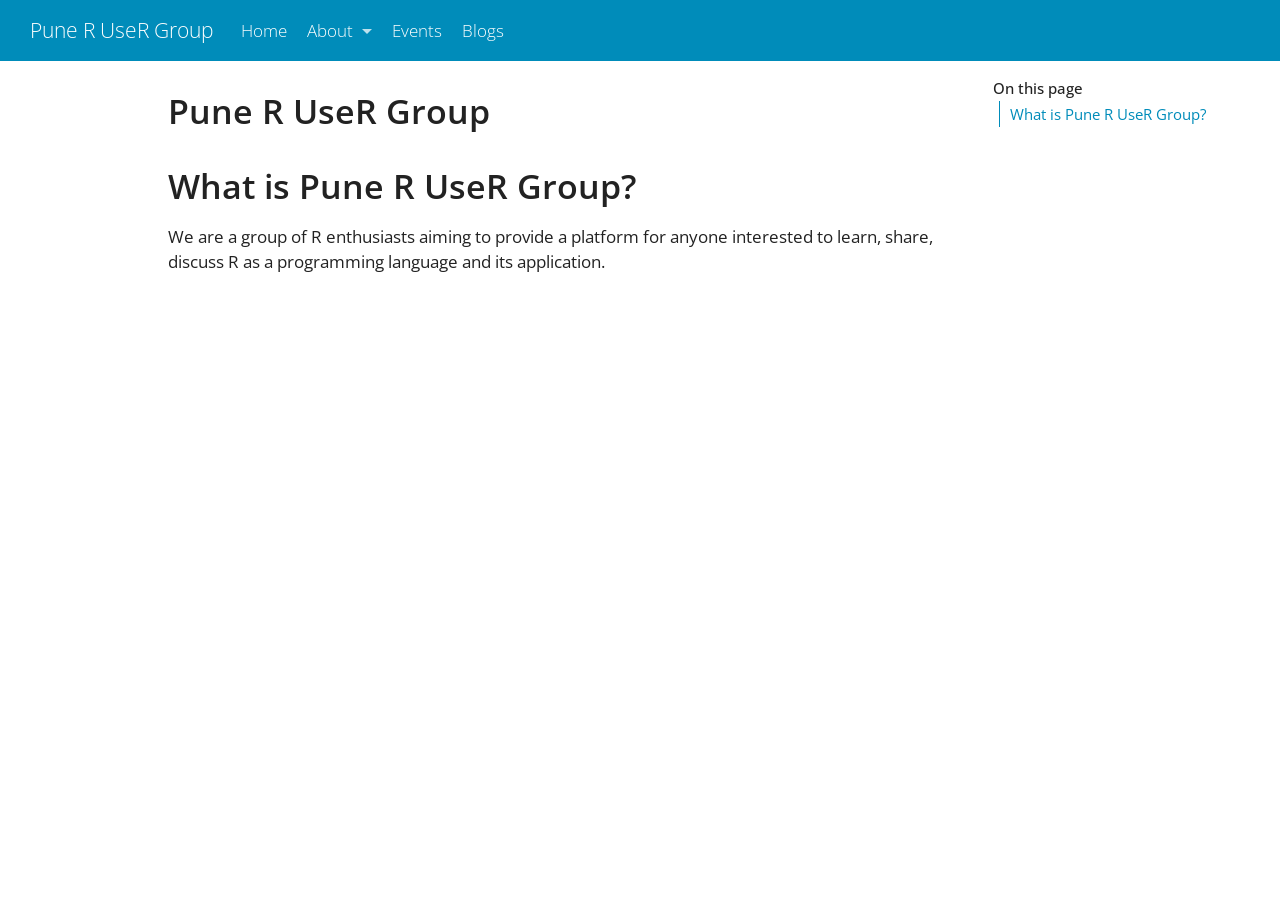
==== docs/index.html @ 95c181b8 "setting up punr rug website" ====
<!DOCTYPE html>
<html xmlns="http://www.w3.org/1999/xhtml" lang="en" xml:lang="en"><head>

<meta charset="utf-8">
<meta name="generator" content="quarto-1.5.57">

<meta name="viewport" content="width=device-width, initial-scale=1.0, user-scalable=yes">


<title>Pune R UseR Group</title>
<style>
code{white-space: pre-wrap;}
span.smallcaps{font-variant: small-caps;}
div.columns{display: flex; gap: min(4vw, 1.5em);}
div.column{flex: auto; overflow-x: auto;}
div.hanging-indent{margin-left: 1.5em; text-indent: -1.5em;}
ul.task-list{list-style: none;}
ul.task-list li input[type="checkbox"] {
  width: 0.8em;
  margin: 0 0.8em 0.2em -1em; /* quarto-specific, see https://github.com/quarto-dev/quarto-cli/issues/4556 */ 
  vertical-align: middle;
}
</style>


<script src="site_libs/quarto-nav/quarto-nav.js"></script>
<script src="site_libs/quarto-nav/headroom.min.js"></script>
<script src="site_libs/clipboard/clipboard.min.js"></script>
<script src="site_libs/quarto-search/autocomplete.umd.js"></script>
<script src="site_libs/quarto-search/fuse.min.js"></script>
<script src="site_libs/quarto-search/quarto-search.js"></script>
<meta name="quarto:offset" content="./">
<script src="site_libs/quarto-html/quarto.js"></script>
<script src="site_libs/quarto-html/popper.min.js"></script>
<script src="site_libs/quarto-html/tippy.umd.min.js"></script>
<script src="site_libs/quarto-html/anchor.min.js"></script>
<link href="site_libs/quarto-html/tippy.css" rel="stylesheet">
<link href="site_libs/quarto-html/quarto-syntax-highlighting.css" rel="stylesheet" id="quarto-text-highlighting-styles">
<script src="site_libs/bootstrap/bootstrap.min.js"></script>
<link href="site_libs/bootstrap/bootstrap-icons.css" rel="stylesheet">
<link href="site_libs/bootstrap/bootstrap.min.css" rel="stylesheet" id="quarto-bootstrap" data-mode="light">
<script id="quarto-search-options" type="application/json">{
  "location": "navbar",
  "copy-button": false,
  "collapse-after": 3,
  "panel-placement": "end",
  "type": "overlay",
  "limit": 50,
  "keyboard-shortcut": [
    "f",
    "/",
    "s"
  ],
  "show-item-context": false,
  "language": {
    "search-no-results-text": "No results",
    "search-matching-documents-text": "matching documents",
    "search-copy-link-title": "Copy link to search",
    "search-hide-matches-text": "Hide additional matches",
    "search-more-match-text": "more match in this document",
    "search-more-matches-text": "more matches in this document",
    "search-clear-button-title": "Clear",
    "search-text-placeholder": "",
    "search-detached-cancel-button-title": "Cancel",
    "search-submit-button-title": "Submit",
    "search-label": "Search"
  }
}</script>


<link rel="stylesheet" href="styles.css">
</head>

<body class="nav-fixed">

<div id="quarto-search-results"></div>
  <header id="quarto-header" class="headroom fixed-top">
    <nav class="navbar navbar-expand-lg " data-bs-theme="dark">
      <div class="navbar-container container-fluid">
      <div class="navbar-brand-container mx-auto">
    <a class="navbar-brand" href="./index.html">
    <span class="navbar-title">Pune R UseR Group</span>
    </a>
  </div>
            <div id="quarto-search" class="" title="Search"></div>
          <button class="navbar-toggler" type="button" data-bs-toggle="collapse" data-bs-target="#navbarCollapse" aria-controls="navbarCollapse" role="menu" aria-expanded="false" aria-label="Toggle navigation" onclick="if (window.quartoToggleHeadroom) { window.quartoToggleHeadroom(); }">
  <span class="navbar-toggler-icon"></span>
</button>
          <div class="collapse navbar-collapse" id="navbarCollapse">
            <ul class="navbar-nav navbar-nav-scroll me-auto">
  <li class="nav-item">
    <a class="nav-link active" href="./index.html" aria-current="page"> 
<span class="menu-text">Home</span></a>
  </li>  
  <li class="nav-item dropdown ">
    <a class="nav-link dropdown-toggle" href="#" id="nav-menu-about" role="link" data-bs-toggle="dropdown" aria-expanded="false">
 <span class="menu-text">About</span>
    </a>
    <ul class="dropdown-menu" aria-labelledby="nav-menu-about">    
        <li>
    <a class="dropdown-item" href="./about/mission.html">
 <span class="dropdown-text">Mission</span></a>
  </li>  
        <li>
    <a class="dropdown-item" href="./about/org-team.html">
 <span class="dropdown-text">Organising Team</span></a>
  </li>  
    </ul>
  </li>
  <li class="nav-item">
    <a class="nav-link" href="./events/index.html"> 
<span class="menu-text">Events</span></a>
  </li>  
  <li class="nav-item">
    <a class="nav-link" href="./blogs/index.qmd"> 
<span class="menu-text">Blogs</span></a>
  </li>  
</ul>
          </div> <!-- /navcollapse -->
            <div class="quarto-navbar-tools tools-wide">
    <a href="https://meetup.com" title="<i class='fab fa-meetup'></i> Meetup" class="quarto-navigation-tool px-1" aria-label="<i class='fab fa-meetup'></i> Meetup"><i class="bi bi-"></i></a>
    <a href="https://github.com" title="" class="quarto-navigation-tool px-1" aria-label=""><i class="bi bi-github"></i></a>
    <a href="https://www.linkedin.com/company/pune-r-user-group/" title="" class="quarto-navigation-tool px-1" aria-label=""><i class="bi bi-linkedin"></i></a>
</div>
      </div> <!-- /container-fluid -->
    </nav>
</header>
<!-- content -->
<div id="quarto-content" class="quarto-container page-columns page-rows-contents page-layout-article page-navbar">
<!-- sidebar -->
<!-- margin-sidebar -->
    <div id="quarto-margin-sidebar" class="sidebar margin-sidebar">
        <nav id="TOC" role="doc-toc" class="toc-active">
    <h2 id="toc-title">On this page</h2>
   
  <ul>
  <li><a href="#what-is-pune-r-user-group" id="toc-what-is-pune-r-user-group" class="nav-link active" data-scroll-target="#what-is-pune-r-user-group">What is Pune R UseR Group?</a></li>
  </ul>
</nav>
    </div>
<!-- main -->
<main class="content" id="quarto-document-content">

<header id="title-block-header" class="quarto-title-block default">
<div class="quarto-title">
<h1 class="title">Pune R UseR Group</h1>
</div>



<div class="quarto-title-meta">

    
  
    
  </div>
  


</header>


<section id="what-is-pune-r-user-group" class="level1">
<h1>What is Pune R UseR Group?</h1>
<p>We are a group of R enthusiasts aiming to provide a platform for anyone interested to learn, share, discuss R as a programming language and its application.</p>


</section>

</main> <!-- /main -->
<script id="quarto-html-after-body" type="application/javascript">
window.document.addEventListener("DOMContentLoaded", function (event) {
  const toggleBodyColorMode = (bsSheetEl) => {
    const mode = bsSheetEl.getAttribute("data-mode");
    const bodyEl = window.document.querySelector("body");
    if (mode === "dark") {
      bodyEl.classList.add("quarto-dark");
      bodyEl.classList.remove("quarto-light");
    } else {
      bodyEl.classList.add("quarto-light");
      bodyEl.classList.remove("quarto-dark");
    }
  }
  const toggleBodyColorPrimary = () => {
    const bsSheetEl = window.document.querySelector("link#quarto-bootstrap");
    if (bsSheetEl) {
      toggleBodyColorMode(bsSheetEl);
    }
  }
  toggleBodyColorPrimary();  
  const icon = "";
  const anchorJS = new window.AnchorJS();
  anchorJS.options = {
    placement: 'right',
    icon: icon
  };
  anchorJS.add('.anchored');
  const isCodeAnnotation = (el) => {
    for (const clz of el.classList) {
      if (clz.startsWith('code-annotation-')) {                     
        return true;
      }
    }
    return false;
  }
  const onCopySuccess = function(e) {
    // button target
    const button = e.trigger;
    // don't keep focus
    button.blur();
    // flash "checked"
    button.classList.add('code-copy-button-checked');
    var currentTitle = button.getAttribute("title");
    button.setAttribute("title", "Copied!");
    let tooltip;
    if (window.bootstrap) {
      button.setAttribute("data-bs-toggle", "tooltip");
      button.setAttribute("data-bs-placement", "left");
      button.setAttribute("data-bs-title", "Copied!");
      tooltip = new bootstrap.Tooltip(button, 
        { trigger: "manual", 
          customClass: "code-copy-button-tooltip",
          offset: [0, -8]});
      tooltip.show();    
    }
    setTimeout(function() {
      if (tooltip) {
        tooltip.hide();
        button.removeAttribute("data-bs-title");
        button.removeAttribute("data-bs-toggle");
        button.removeAttribute("data-bs-placement");
      }
      button.setAttribute("title", currentTitle);
      button.classList.remove('code-copy-button-checked');
    }, 1000);
    // clear code selection
    e.clearSelection();
  }
  const getTextToCopy = function(trigger) {
      const codeEl = trigger.previousElementSibling.cloneNode(true);
      for (const childEl of codeEl.children) {
        if (isCodeAnnotation(childEl)) {
          childEl.remove();
        }
      }
      return codeEl.innerText;
  }
  const clipboard = new window.ClipboardJS('.code-copy-button:not([data-in-quarto-modal])', {
    text: getTextToCopy
  });
  clipboard.on('success', onCopySuccess);
  if (window.document.getElementById('quarto-embedded-source-code-modal')) {
    // For code content inside modals, clipBoardJS needs to be initialized with a container option
    // TODO: Check when it could be a function (https://github.com/zenorocha/clipboard.js/issues/860)
    const clipboardModal = new window.ClipboardJS('.code-copy-button[data-in-quarto-modal]', {
      text: getTextToCopy,
      container: window.document.getElementById('quarto-embedded-source-code-modal')
    });
    clipboardModal.on('success', onCopySuccess);
  }
    var localhostRegex = new RegExp(/^(?:http|https):\/\/localhost\:?[0-9]*\//);
    var mailtoRegex = new RegExp(/^mailto:/);
      var filterRegex = new RegExp('/' + window.location.host + '/');
    var isInternal = (href) => {
        return filterRegex.test(href) || localhostRegex.test(href) || mailtoRegex.test(href);
    }
    // Inspect non-navigation links and adorn them if external
 	var links = window.document.querySelectorAll('a[href]:not(.nav-link):not(.navbar-brand):not(.toc-action):not(.sidebar-link):not(.sidebar-item-toggle):not(.pagination-link):not(.no-external):not([aria-hidden]):not(.dropdown-item):not(.quarto-navigation-tool):not(.about-link)');
    for (var i=0; i<links.length; i++) {
      const link = links[i];
      if (!isInternal(link.href)) {
        // undo the damage that might have been done by quarto-nav.js in the case of
        // links that we want to consider external
        if (link.dataset.originalHref !== undefined) {
          link.href = link.dataset.originalHref;
        }
      }
    }
  function tippyHover(el, contentFn, onTriggerFn, onUntriggerFn) {
    const config = {
      allowHTML: true,
      maxWidth: 500,
      delay: 100,
      arrow: false,
      appendTo: function(el) {
          return el.parentElement;
      },
      interactive: true,
      interactiveBorder: 10,
      theme: 'quarto',
      placement: 'bottom-start',
    };
    if (contentFn) {
      config.content = contentFn;
    }
    if (onTriggerFn) {
      config.onTrigger = onTriggerFn;
    }
    if (onUntriggerFn) {
      config.onUntrigger = onUntriggerFn;
    }
    window.tippy(el, config); 
  }
  const noterefs = window.document.querySelectorAll('a[role="doc-noteref"]');
  for (var i=0; i<noterefs.length; i++) {
    const ref = noterefs[i];
    tippyHover(ref, function() {
      // use id or data attribute instead here
      let href = ref.getAttribute('data-footnote-href') || ref.getAttribute('href');
      try { href = new URL(href).hash; } catch {}
      const id = href.replace(/^#\/?/, "");
      const note = window.document.getElementById(id);
      if (note) {
        return note.innerHTML;
      } else {
        return "";
      }
    });
  }
  const xrefs = window.document.querySelectorAll('a.quarto-xref');
  const processXRef = (id, note) => {
    // Strip column container classes
    const stripColumnClz = (el) => {
      el.classList.remove("page-full", "page-columns");
      if (el.children) {
        for (const child of el.children) {
          stripColumnClz(child);
        }
      }
    }
    stripColumnClz(note)
    if (id === null || id.startsWith('sec-')) {
      // Special case sections, only their first couple elements
      const container = document.createElement("div");
      if (note.children && note.children.length > 2) {
        container.appendChild(note.children[0].cloneNode(true));
        for (let i = 1; i < note.children.length; i++) {
          const child = note.children[i];
          if (child.tagName === "P" && child.innerText === "") {
            continue;
          } else {
            container.appendChild(child.cloneNode(true));
            break;
          }
        }
        if (window.Quarto?.typesetMath) {
          window.Quarto.typesetMath(container);
        }
        return container.innerHTML
      } else {
        if (window.Quarto?.typesetMath) {
          window.Quarto.typesetMath(note);
        }
        return note.innerHTML;
      }
    } else {
      // Remove any anchor links if they are present
      const anchorLink = note.querySelector('a.anchorjs-link');
      if (anchorLink) {
        anchorLink.remove();
      }
      if (window.Quarto?.typesetMath) {
        window.Quarto.typesetMath(note);
      }
      // TODO in 1.5, we should make sure this works without a callout special case
      if (note.classList.contains("callout")) {
        return note.outerHTML;
      } else {
        return note.innerHTML;
      }
    }
  }
  for (var i=0; i<xrefs.length; i++) {
    const xref = xrefs[i];
    tippyHover(xref, undefined, function(instance) {
      instance.disable();
      let url = xref.getAttribute('href');
      let hash = undefined; 
      if (url.startsWith('#')) {
        hash = url;
      } else {
        try { hash = new URL(url).hash; } catch {}
      }
      if (hash) {
        const id = hash.replace(/^#\/?/, "");
        const note = window.document.getElementById(id);
        if (note !== null) {
          try {
            const html = processXRef(id, note.cloneNode(true));
            instance.setContent(html);
          } finally {
            instance.enable();
            instance.show();
          }
        } else {
          // See if we can fetch this
          fetch(url.split('#')[0])
          .then(res => res.text())
          .then(html => {
            const parser = new DOMParser();
            const htmlDoc = parser.parseFromString(html, "text/html");
            const note = htmlDoc.getElementById(id);
            if (note !== null) {
              const html = processXRef(id, note);
              instance.setContent(html);
            } 
          }).finally(() => {
            instance.enable();
            instance.show();
          });
        }
      } else {
        // See if we can fetch a full url (with no hash to target)
        // This is a special case and we should probably do some content thinning / targeting
        fetch(url)
        .then(res => res.text())
        .then(html => {
          const parser = new DOMParser();
          const htmlDoc = parser.parseFromString(html, "text/html");
          const note = htmlDoc.querySelector('main.content');
          if (note !== null) {
            // This should only happen for chapter cross references
            // (since there is no id in the URL)
            // remove the first header
            if (note.children.length > 0 && note.children[0].tagName === "HEADER") {
              note.children[0].remove();
            }
            const html = processXRef(null, note);
            instance.setContent(html);
          } 
        }).finally(() => {
          instance.enable();
          instance.show();
        });
      }
    }, function(instance) {
    });
  }
      let selectedAnnoteEl;
      const selectorForAnnotation = ( cell, annotation) => {
        let cellAttr = 'data-code-cell="' + cell + '"';
        let lineAttr = 'data-code-annotation="' +  annotation + '"';
        const selector = 'span[' + cellAttr + '][' + lineAttr + ']';
        return selector;
      }
      const selectCodeLines = (annoteEl) => {
        const doc = window.document;
        const targetCell = annoteEl.getAttribute("data-target-cell");
        const targetAnnotation = annoteEl.getAttribute("data-target-annotation");
        const annoteSpan = window.document.querySelector(selectorForAnnotation(targetCell, targetAnnotation));
        const lines = annoteSpan.getAttribute("data-code-lines").split(",");
        const lineIds = lines.map((line) => {
          return targetCell + "-" + line;
        })
        let top = null;
        let height = null;
        let parent = null;
        if (lineIds.length > 0) {
            //compute the position of the single el (top and bottom and make a div)
            const el = window.document.getElementById(lineIds[0]);
            top = el.offsetTop;
            height = el.offsetHeight;
            parent = el.parentElement.parentElement;
          if (lineIds.length > 1) {
            const lastEl = window.document.getElementById(lineIds[lineIds.length - 1]);
            const bottom = lastEl.offsetTop + lastEl.offsetHeight;
            height = bottom - top;
          }
          if (top !== null && height !== null && parent !== null) {
            // cook up a div (if necessary) and position it 
            let div = window.document.getElementById("code-annotation-line-highlight");
            if (div === null) {
              div = window.document.createElement("div");
              div.setAttribute("id", "code-annotation-line-highlight");
              div.style.position = 'absolute';
              parent.appendChild(div);
            }
            div.style.top = top - 2 + "px";
            div.style.height = height + 4 + "px";
            div.style.left = 0;
            let gutterDiv = window.document.getElementById("code-annotation-line-highlight-gutter");
            if (gutterDiv === null) {
              gutterDiv = window.document.createElement("div");
              gutterDiv.setAttribute("id", "code-annotation-line-highlight-gutter");
              gutterDiv.style.position = 'absolute';
              const codeCell = window.document.getElementById(targetCell);
              const gutter = codeCell.querySelector('.code-annotation-gutter');
              gutter.appendChild(gutterDiv);
            }
            gutterDiv.style.top = top - 2 + "px";
            gutterDiv.style.height = height + 4 + "px";
          }
          selectedAnnoteEl = annoteEl;
        }
      };
      const unselectCodeLines = () => {
        const elementsIds = ["code-annotation-line-highlight", "code-annotation-line-highlight-gutter"];
        elementsIds.forEach((elId) => {
          const div = window.document.getElementById(elId);
          if (div) {
            div.remove();
          }
        });
        selectedAnnoteEl = undefined;
      };
        // Handle positioning of the toggle
    window.addEventListener(
      "resize",
      throttle(() => {
        elRect = undefined;
        if (selectedAnnoteEl) {
          selectCodeLines(selectedAnnoteEl);
        }
      }, 10)
    );
    function throttle(fn, ms) {
    let throttle = false;
    let timer;
      return (...args) => {
        if(!throttle) { // first call gets through
            fn.apply(this, args);
            throttle = true;
        } else { // all the others get throttled
            if(timer) clearTimeout(timer); // cancel #2
            timer = setTimeout(() => {
              fn.apply(this, args);
              timer = throttle = false;
            }, ms);
        }
      };
    }
      // Attach click handler to the DT
      const annoteDls = window.document.querySelectorAll('dt[data-target-cell]');
      for (const annoteDlNode of annoteDls) {
        annoteDlNode.addEventListener('click', (event) => {
          const clickedEl = event.target;
          if (clickedEl !== selectedAnnoteEl) {
            unselectCodeLines();
            const activeEl = window.document.querySelector('dt[data-target-cell].code-annotation-active');
            if (activeEl) {
              activeEl.classList.remove('code-annotation-active');
            }
            selectCodeLines(clickedEl);
            clickedEl.classList.add('code-annotation-active');
          } else {
            // Unselect the line
            unselectCodeLines();
            clickedEl.classList.remove('code-annotation-active');
          }
        });
      }
  const findCites = (el) => {
    const parentEl = el.parentElement;
    if (parentEl) {
      const cites = parentEl.dataset.cites;
      if (cites) {
        return {
          el,
          cites: cites.split(' ')
        };
      } else {
        return findCites(el.parentElement)
      }
    } else {
      return undefined;
    }
  };
  var bibliorefs = window.document.querySelectorAll('a[role="doc-biblioref"]');
  for (var i=0; i<bibliorefs.length; i++) {
    const ref = bibliorefs[i];
    const citeInfo = findCites(ref);
    if (citeInfo) {
      tippyHover(citeInfo.el, function() {
        var popup = window.document.createElement('div');
        citeInfo.cites.forEach(function(cite) {
          var citeDiv = window.document.createElement('div');
          citeDiv.classList.add('hanging-indent');
          citeDiv.classList.add('csl-entry');
          var biblioDiv = window.document.getElementById('ref-' + cite);
          if (biblioDiv) {
            citeDiv.innerHTML = biblioDiv.innerHTML;
          }
          popup.appendChild(citeDiv);
        });
        return popup.innerHTML;
      });
    }
  }
});
</script>
</div> <!-- /content -->




</body></html>
---- docs/site_libs/quarto-html/tippy.css ----
.tippy-box[data-animation=fade][data-state=hidden]{opacity:0}[data-tippy-root]{max-width:calc(100vw - 10px)}.tippy-box{position:relative;background-color:#333;color:#fff;border-radius:4px;font-size:14px;line-height:1.4;white-space:normal;outline:0;transition-property:transform,visibility,opacity}.tippy-box[data-placement^=top]>.tippy-arrow{bottom:0}.tippy-box[data-placement^=top]>.tippy-arrow:before{bottom:-7px;left:0;border-width:8px 8px 0;border-top-color:initial;transform-origin:center top}.tippy-box[data-placement^=bottom]>.tippy-arrow{top:0}.tippy-box[data-placement^=bottom]>.tippy-arrow:before{top:-7px;left:0;border-width:0 8px 8px;border-bottom-color:initial;transform-origin:center bottom}.tippy-box[data-placement^=left]>.tippy-arrow{right:0}.tippy-box[data-placement^=left]>.tippy-arrow:before{border-width:8px 0 8px 8px;border-left-color:initial;right:-7px;transform-origin:center left}.tippy-box[data-placement^=right]>.tippy-arrow{left:0}.tippy-box[data-placement^=right]>.tippy-arrow:before{left:-7px;border-width:8px 8px 8px 0;border-right-color:initial;transform-origin:center right}.tippy-box[data-inertia][data-state=visible]{transition-timing-function:cubic-bezier(.54,1.5,.38,1.11)}.tippy-arrow{width:16px;height:16px;color:#333}.tippy-arrow:before{content:"";position:absolute;border-color:transparent;border-style:solid}.tippy-content{position:relative;padding:5px 9px;z-index:1}
---- docs/site_libs/quarto-html/quarto-syntax-highlighting.css ----
/* quarto syntax highlight colors */
:root {
  --quarto-hl-ot-color: #003B4F;
  --quarto-hl-at-color: #657422;
  --quarto-hl-ss-color: #20794D;
  --quarto-hl-an-color: #5E5E5E;
  --quarto-hl-fu-color: #4758AB;
  --quarto-hl-st-color: #20794D;
  --quarto-hl-cf-color: #003B4F;
  --quarto-hl-op-color: #5E5E5E;
  --quarto-hl-er-color: #AD0000;
  --quarto-hl-bn-color: #AD0000;
  --quarto-hl-al-color: #AD0000;
  --quarto-hl-va-color: #111111;
  --quarto-hl-bu-color: inherit;
  --quarto-hl-ex-color: inherit;
  --quarto-hl-pp-color: #AD0000;
  --quarto-hl-in-color: #5E5E5E;
  --quarto-hl-vs-color: #20794D;
  --quarto-hl-wa-color: #5E5E5E;
  --quarto-hl-do-color: #5E5E5E;
  --quarto-hl-im-color: #00769E;
  --quarto-hl-ch-color: #20794D;
  --quarto-hl-dt-color: #AD0000;
  --quarto-hl-fl-color: #AD0000;
  --quarto-hl-co-color: #5E5E5E;
  --quarto-hl-cv-color: #5E5E5E;
  --quarto-hl-cn-color: #8f5902;
  --quarto-hl-sc-color: #5E5E5E;
  --quarto-hl-dv-color: #AD0000;
  --quarto-hl-kw-color: #003B4F;
}

/* other quarto variables */
:root {
  --quarto-font-monospace: SFMono-Regular, Menlo, Monaco, Consolas, "Liberation Mono", "Courier New", monospace;
}

pre > code.sourceCode > span {
  color: #003B4F;
}

code span {
  color: #003B4F;
}

code.sourceCode > span {
  color: #003B4F;
}

div.sourceCode,
div.sourceCode pre.sourceCode {
  color: #003B4F;
}

code span.ot {
  color: #003B4F;
  font-style: inherit;
}

code span.at {
  color: #657422;
  font-style: inherit;
}

code span.ss {
  color: #20794D;
  font-style: inherit;
}

code span.an {
  color: #5E5E5E;
  font-style: inherit;
}

code span.fu {
  color: #4758AB;
  font-style: inherit;
}

code span.st {
  color: #20794D;
  font-style: inherit;
}

code span.cf {
  color: #003B4F;
  font-weight: bold;
  font-style: inherit;
}

code span.op {
  color: #5E5E5E;
  font-style: inherit;
}

code span.er {
  color: #AD0000;
  font-style: inherit;
}

code span.bn {
  color: #AD0000;
  font-style: inherit;
}

code span.al {
  color: #AD0000;
  font-style: inherit;
}

code span.va {
  color: #111111;
  font-style: inherit;
}

code span.bu {
  font-style: inherit;
}

code span.ex {
  font-style: inherit;
}

code span.pp {
  color: #AD0000;
  font-style: inherit;
}

code span.in {
  color: #5E5E5E;
  font-style: inherit;
}

code span.vs {
  color: #20794D;
  font-style: inherit;
}

code span.wa {
  color: #5E5E5E;
  font-style: italic;
}

code span.do {
  color: #5E5E5E;
  font-style: italic;
}

code span.im {
  color: #00769E;
  font-style: inherit;
}

code span.ch {
  color: #20794D;
  font-style: inherit;
}

code span.dt {
  color: #AD0000;
  font-style: inherit;
}

code span.fl {
  color: #AD0000;
  font-style: inherit;
}

code span.co {
  color: #5E5E5E;
  font-style: inherit;
}

code span.cv {
  color: #5E5E5E;
  font-style: italic;
}

code span.cn {
  color: #8f5902;
  font-style: inherit;
}

code span.sc {
  color: #5E5E5E;
  font-style: inherit;
}

code span.dv {
  color: #AD0000;
  font-style: inherit;
}

code span.kw {
  color: #003B4F;
  font-weight: bold;
  font-style: inherit;
}

.prevent-inlining {
  content: "</";
}

/*# sourceMappingURL=debc5d5d77c3f9108843748ff7464032.css.map */
---- docs/styles.css ----
/* css styles */
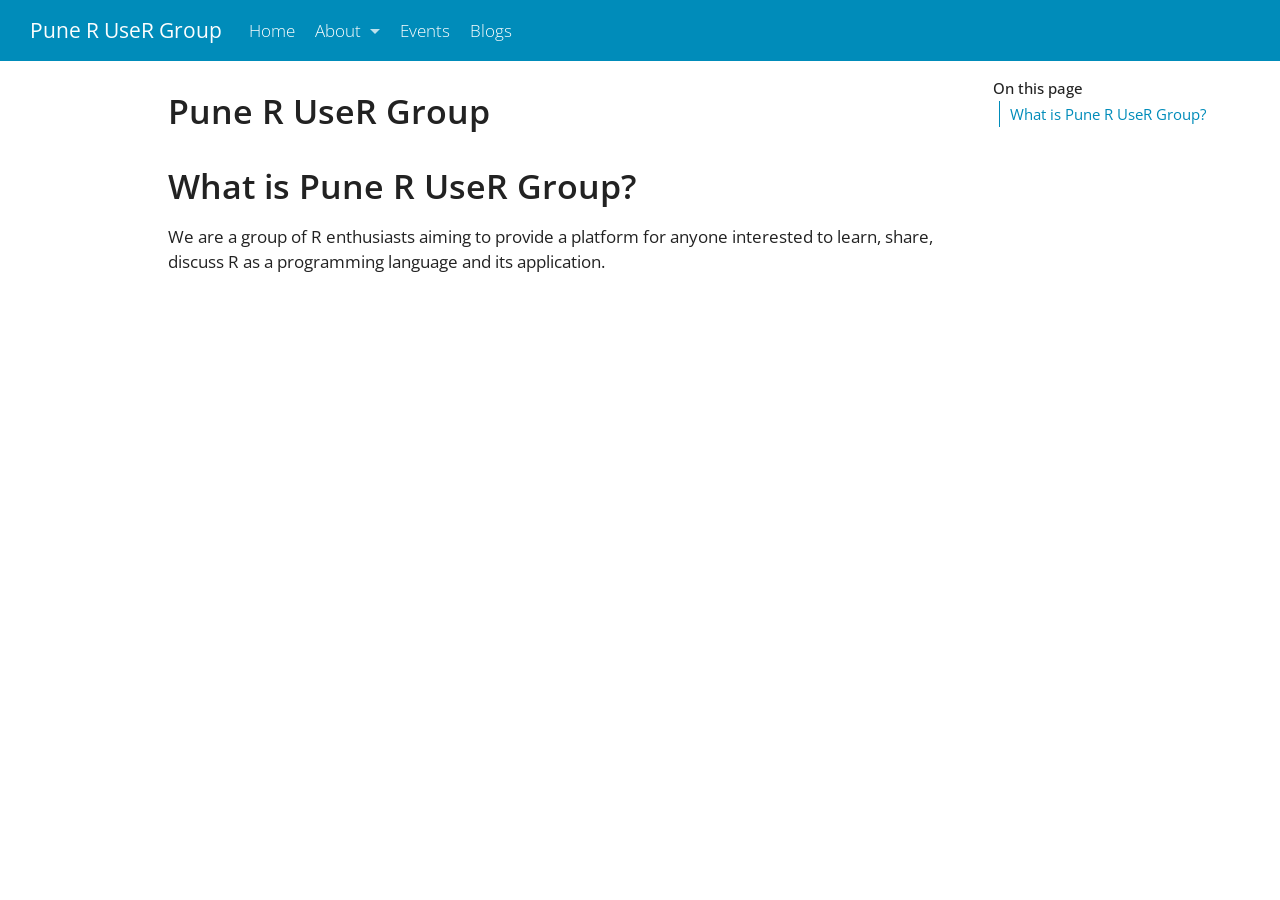
==== commit 7b2cba6d: "add event 4 #11" ====
--- a/docs/index.html
+++ b/docs/index.html
@@ -2,7 +2,7 @@
 <html xmlns="http://www.w3.org/1999/xhtml" lang="en" xml:lang="en"><head>
 
 <meta charset="utf-8">
-<meta name="generator" content="quarto-1.5.57">
+<meta name="generator" content="quarto-1.6.42">
 
 <meta name="viewport" content="width=device-width, initial-scale=1.0, user-scalable=yes">
 
@@ -35,10 +35,10 @@
 <script src="site_libs/quarto-html/tippy.umd.min.js"></script>
 <script src="site_libs/quarto-html/anchor.min.js"></script>
 <link href="site_libs/quarto-html/tippy.css" rel="stylesheet">
-<link href="site_libs/quarto-html/quarto-syntax-highlighting.css" rel="stylesheet" id="quarto-text-highlighting-styles">
+<link href="site_libs/quarto-html/quarto-syntax-highlighting-2f5df379a58b258e96c21c0638c20c03.css" rel="stylesheet" id="quarto-text-highlighting-styles">
 <script src="site_libs/bootstrap/bootstrap.min.js"></script>
 <link href="site_libs/bootstrap/bootstrap-icons.css" rel="stylesheet">
-<link href="site_libs/bootstrap/bootstrap.min.css" rel="stylesheet" id="quarto-bootstrap" data-mode="light">
+<link href="site_libs/bootstrap/bootstrap-6bbb2ee3340c67b6da55fdc5589aeeb3.min.css" rel="stylesheet" append-hash="true" id="quarto-bootstrap" data-mode="light">
 <script id="quarto-search-options" type="application/json">{
   "location": "navbar",
   "copy-button": false,
@@ -112,7 +112,7 @@
 <span class="menu-text">Events</span></a>
   </li>  
   <li class="nav-item">
-    <a class="nav-link" href="./blogs/index.qmd"> 
+    <a class="nav-link" href="./blogs/index.html"> 
 <span class="menu-text">Blogs</span></a>
   </li>  
 </ul>
@@ -250,8 +250,6 @@
   });
   clipboard.on('success', onCopySuccess);
   if (window.document.getElementById('quarto-embedded-source-code-modal')) {
-    // For code content inside modals, clipBoardJS needs to be initialized with a container option
-    // TODO: Check when it could be a function (https://github.com/zenorocha/clipboard.js/issues/860)
     const clipboardModal = new window.ClipboardJS('.code-copy-button[data-in-quarto-modal]', {
       text: getTextToCopy,
       container: window.document.getElementById('quarto-embedded-source-code-modal')
@@ -362,7 +360,6 @@
       if (window.Quarto?.typesetMath) {
         window.Quarto.typesetMath(note);
       }
-      // TODO in 1.5, we should make sure this works without a callout special case
       if (note.classList.contains("callout")) {
         return note.outerHTML;
       } else {
--- a/docs/site_libs/quarto-html/quarto-syntax-highlighting-2f5df379a58b258e96c21c0638c20c03.css
+++ b/docs/site_libs/quarto-html/quarto-syntax-highlighting-2f5df379a58b258e96c21c0638c20c03.css
@@ -0,0 +1,205 @@
+/* quarto syntax highlight colors */
+:root {
+  --quarto-hl-ot-color: #003B4F;
+  --quarto-hl-at-color: #657422;
+  --quarto-hl-ss-color: #20794D;
+  --quarto-hl-an-color: #5E5E5E;
+  --quarto-hl-fu-color: #4758AB;
+  --quarto-hl-st-color: #20794D;
+  --quarto-hl-cf-color: #003B4F;
+  --quarto-hl-op-color: #5E5E5E;
+  --quarto-hl-er-color: #AD0000;
+  --quarto-hl-bn-color: #AD0000;
+  --quarto-hl-al-color: #AD0000;
+  --quarto-hl-va-color: #111111;
+  --quarto-hl-bu-color: inherit;
+  --quarto-hl-ex-color: inherit;
+  --quarto-hl-pp-color: #AD0000;
+  --quarto-hl-in-color: #5E5E5E;
+  --quarto-hl-vs-color: #20794D;
+  --quarto-hl-wa-color: #5E5E5E;
+  --quarto-hl-do-color: #5E5E5E;
+  --quarto-hl-im-color: #00769E;
+  --quarto-hl-ch-color: #20794D;
+  --quarto-hl-dt-color: #AD0000;
+  --quarto-hl-fl-color: #AD0000;
+  --quarto-hl-co-color: #5E5E5E;
+  --quarto-hl-cv-color: #5E5E5E;
+  --quarto-hl-cn-color: #8f5902;
+  --quarto-hl-sc-color: #5E5E5E;
+  --quarto-hl-dv-color: #AD0000;
+  --quarto-hl-kw-color: #003B4F;
+}
+
+/* other quarto variables */
+:root {
+  --quarto-font-monospace: SFMono-Regular, Menlo, Monaco, Consolas, "Liberation Mono", "Courier New", monospace;
+}
+
+pre > code.sourceCode > span {
+  color: #003B4F;
+}
+
+code span {
+  color: #003B4F;
+}
+
+code.sourceCode > span {
+  color: #003B4F;
+}
+
+div.sourceCode,
+div.sourceCode pre.sourceCode {
+  color: #003B4F;
+}
+
+code span.ot {
+  color: #003B4F;
+  font-style: inherit;
+}
+
+code span.at {
+  color: #657422;
+  font-style: inherit;
+}
+
+code span.ss {
+  color: #20794D;
+  font-style: inherit;
+}
+
+code span.an {
+  color: #5E5E5E;
+  font-style: inherit;
+}
+
+code span.fu {
+  color: #4758AB;
+  font-style: inherit;
+}
+
+code span.st {
+  color: #20794D;
+  font-style: inherit;
+}
+
+code span.cf {
+  color: #003B4F;
+  font-weight: bold;
+  font-style: inherit;
+}
+
+code span.op {
+  color: #5E5E5E;
+  font-style: inherit;
+}
+
+code span.er {
+  color: #AD0000;
+  font-style: inherit;
+}
+
+code span.bn {
+  color: #AD0000;
+  font-style: inherit;
+}
+
+code span.al {
+  color: #AD0000;
+  font-style: inherit;
+}
+
+code span.va {
+  color: #111111;
+  font-style: inherit;
+}
+
+code span.bu {
+  font-style: inherit;
+}
+
+code span.ex {
+  font-style: inherit;
+}
+
+code span.pp {
+  color: #AD0000;
+  font-style: inherit;
+}
+
+code span.in {
+  color: #5E5E5E;
+  font-style: inherit;
+}
+
+code span.vs {
+  color: #20794D;
+  font-style: inherit;
+}
+
+code span.wa {
+  color: #5E5E5E;
+  font-style: italic;
+}
+
+code span.do {
+  color: #5E5E5E;
+  font-style: italic;
+}
+
+code span.im {
+  color: #00769E;
+  font-style: inherit;
+}
+
+code span.ch {
+  color: #20794D;
+  font-style: inherit;
+}
+
+code span.dt {
+  color: #AD0000;
+  font-style: inherit;
+}
+
+code span.fl {
+  color: #AD0000;
+  font-style: inherit;
+}
+
+code span.co {
+  color: #5E5E5E;
+  font-style: inherit;
+}
+
+code span.cv {
+  color: #5E5E5E;
+  font-style: italic;
+}
+
+code span.cn {
+  color: #8f5902;
+  font-style: inherit;
+}
+
+code span.sc {
+  color: #5E5E5E;
+  font-style: inherit;
+}
+
+code span.dv {
+  color: #AD0000;
+  font-style: inherit;
+}
+
+code span.kw {
+  color: #003B4F;
+  font-weight: bold;
+  font-style: inherit;
+}
+
+.prevent-inlining {
+  content: "</";
+}
+
+/*# sourceMappingURL=35eb38a806ee71ea6d2563be2308c832.css.map */
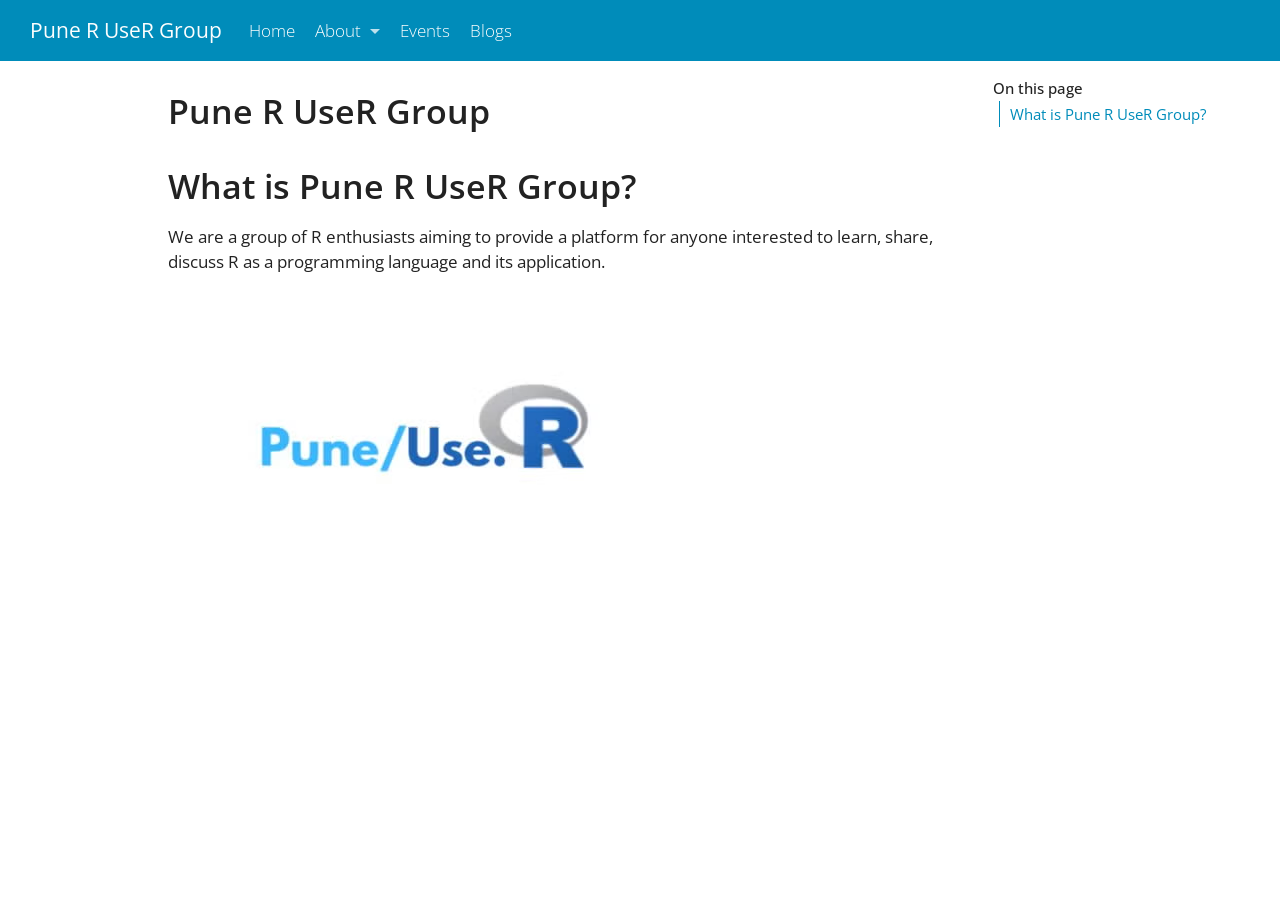
==== commit 4ce03a83: "add group banner to home" ====
--- a/docs/index.html
+++ b/docs/index.html
@@ -2,7 +2,7 @@
 <html xmlns="http://www.w3.org/1999/xhtml" lang="en" xml:lang="en"><head>
 
 <meta charset="utf-8">
-<meta name="generator" content="quarto-1.6.42">
+<meta name="generator" content="quarto-1.7.32">
 
 <meta name="viewport" content="width=device-width, initial-scale=1.0, user-scalable=yes">
 
@@ -30,15 +30,16 @@
 <script src="site_libs/quarto-search/fuse.min.js"></script>
 <script src="site_libs/quarto-search/quarto-search.js"></script>
 <meta name="quarto:offset" content="./">
-<script src="site_libs/quarto-html/quarto.js"></script>
+<script src="site_libs/quarto-html/quarto.js" type="module"></script>
+<script src="site_libs/quarto-html/tabsets/tabsets.js" type="module"></script>
 <script src="site_libs/quarto-html/popper.min.js"></script>
 <script src="site_libs/quarto-html/tippy.umd.min.js"></script>
 <script src="site_libs/quarto-html/anchor.min.js"></script>
 <link href="site_libs/quarto-html/tippy.css" rel="stylesheet">
-<link href="site_libs/quarto-html/quarto-syntax-highlighting-2f5df379a58b258e96c21c0638c20c03.css" rel="stylesheet" id="quarto-text-highlighting-styles">
+<link href="site_libs/quarto-html/quarto-syntax-highlighting-37eea08aefeeee20ff55810ff984fec1.css" rel="stylesheet" id="quarto-text-highlighting-styles">
 <script src="site_libs/bootstrap/bootstrap.min.js"></script>
 <link href="site_libs/bootstrap/bootstrap-icons.css" rel="stylesheet">
-<link href="site_libs/bootstrap/bootstrap-6bbb2ee3340c67b6da55fdc5589aeeb3.min.css" rel="stylesheet" append-hash="true" id="quarto-bootstrap" data-mode="light">
+<link href="site_libs/bootstrap/bootstrap-cf3f2c26eef976f46b51aa29f3e196e4.min.css" rel="stylesheet" append-hash="true" id="quarto-bootstrap" data-mode="light">
 <script id="quarto-search-options" type="application/json">{
   "location": "navbar",
   "copy-button": false,
@@ -71,7 +72,7 @@
 <link rel="stylesheet" href="styles.css">
 </head>
 
-<body class="nav-fixed">
+<body class="nav-fixed quarto-light">
 
 <div id="quarto-search-results"></div>
   <header id="quarto-header" class="headroom fixed-top">
@@ -118,8 +119,8 @@
 </ul>
           </div> <!-- /navcollapse -->
             <div class="quarto-navbar-tools tools-wide">
-    <a href="https://meetup.com" title="<i class='fab fa-meetup'></i> Meetup" class="quarto-navigation-tool px-1" aria-label="<i class='fab fa-meetup'></i> Meetup"><i class="bi bi-"></i></a>
-    <a href="https://github.com" title="" class="quarto-navigation-tool px-1" aria-label=""><i class="bi bi-github"></i></a>
+    <a href="https://www.meetup.com/pune-r-userr-group/" title="https://www.meetup.com/pune-r-userr-group/" class="quarto-navigation-tool px-1" aria-label="https://www.meetup.com/pune-r-userr-group/"><i class="bi bi-"></i></a>
+    <a href="https://github.com/RConsortium/Pune-R-UseR-Group" title="" class="quarto-navigation-tool px-1" aria-label=""><i class="bi bi-github"></i></a>
     <a href="https://www.linkedin.com/company/pune-r-user-group/" title="" class="quarto-navigation-tool px-1" aria-label=""><i class="bi bi-linkedin"></i></a>
 </div>
       </div> <!-- /container-fluid -->
@@ -163,242 +164,249 @@
 <section id="what-is-pune-r-user-group" class="level1">
 <h1>What is Pune R UseR Group?</h1>
 <p>We are a group of R enthusiasts aiming to provide a platform for anyone interested to learn, share, discuss R as a programming language and its application.</p>
+<p><img src="Event_3_rug_pune.avif" class="img-fluid"></p>
 
 
 </section>
 
 </main> <!-- /main -->
 <script id="quarto-html-after-body" type="application/javascript">
-window.document.addEventListener("DOMContentLoaded", function (event) {
-  const toggleBodyColorMode = (bsSheetEl) => {
-    const mode = bsSheetEl.getAttribute("data-mode");
-    const bodyEl = window.document.querySelector("body");
-    if (mode === "dark") {
-      bodyEl.classList.add("quarto-dark");
-      bodyEl.classList.remove("quarto-light");
-    } else {
-      bodyEl.classList.add("quarto-light");
-      bodyEl.classList.remove("quarto-dark");
-    }
-  }
-  const toggleBodyColorPrimary = () => {
-    const bsSheetEl = window.document.querySelector("link#quarto-bootstrap");
-    if (bsSheetEl) {
-      toggleBodyColorMode(bsSheetEl);
-    }
-  }
-  toggleBodyColorPrimary();  
-  const icon = "";
-  const anchorJS = new window.AnchorJS();
-  anchorJS.options = {
-    placement: 'right',
-    icon: icon
-  };
-  anchorJS.add('.anchored');
-  const isCodeAnnotation = (el) => {
-    for (const clz of el.classList) {
-      if (clz.startsWith('code-annotation-')) {                     
-        return true;
-      }
-    }
-    return false;
-  }
-  const onCopySuccess = function(e) {
-    // button target
-    const button = e.trigger;
-    // don't keep focus
-    button.blur();
-    // flash "checked"
-    button.classList.add('code-copy-button-checked');
-    var currentTitle = button.getAttribute("title");
-    button.setAttribute("title", "Copied!");
-    let tooltip;
-    if (window.bootstrap) {
-      button.setAttribute("data-bs-toggle", "tooltip");
-      button.setAttribute("data-bs-placement", "left");
-      button.setAttribute("data-bs-title", "Copied!");
-      tooltip = new bootstrap.Tooltip(button, 
-        { trigger: "manual", 
-          customClass: "code-copy-button-tooltip",
-          offset: [0, -8]});
-      tooltip.show();    
-    }
-    setTimeout(function() {
-      if (tooltip) {
-        tooltip.hide();
-        button.removeAttribute("data-bs-title");
-        button.removeAttribute("data-bs-toggle");
-        button.removeAttribute("data-bs-placement");
-      }
-      button.setAttribute("title", currentTitle);
-      button.classList.remove('code-copy-button-checked');
-    }, 1000);
-    // clear code selection
-    e.clearSelection();
-  }
-  const getTextToCopy = function(trigger) {
-      const codeEl = trigger.previousElementSibling.cloneNode(true);
-      for (const childEl of codeEl.children) {
-        if (isCodeAnnotation(childEl)) {
-          childEl.remove();
-        }
-      }
-      return codeEl.innerText;
-  }
-  const clipboard = new window.ClipboardJS('.code-copy-button:not([data-in-quarto-modal])', {
-    text: getTextToCopy
-  });
-  clipboard.on('success', onCopySuccess);
-  if (window.document.getElementById('quarto-embedded-source-code-modal')) {
-    const clipboardModal = new window.ClipboardJS('.code-copy-button[data-in-quarto-modal]', {
-      text: getTextToCopy,
-      container: window.document.getElementById('quarto-embedded-source-code-modal')
+  window.document.addEventListener("DOMContentLoaded", function (event) {
+    const icon = "";
+    const anchorJS = new window.AnchorJS();
+    anchorJS.options = {
+      placement: 'right',
+      icon: icon
+    };
+    anchorJS.add('.anchored');
+    const isCodeAnnotation = (el) => {
+      for (const clz of el.classList) {
+        if (clz.startsWith('code-annotation-')) {                     
+          return true;
+        }
+      }
+      return false;
+    }
+    const onCopySuccess = function(e) {
+      // button target
+      const button = e.trigger;
+      // don't keep focus
+      button.blur();
+      // flash "checked"
+      button.classList.add('code-copy-button-checked');
+      var currentTitle = button.getAttribute("title");
+      button.setAttribute("title", "Copied!");
+      let tooltip;
+      if (window.bootstrap) {
+        button.setAttribute("data-bs-toggle", "tooltip");
+        button.setAttribute("data-bs-placement", "left");
+        button.setAttribute("data-bs-title", "Copied!");
+        tooltip = new bootstrap.Tooltip(button, 
+          { trigger: "manual", 
+            customClass: "code-copy-button-tooltip",
+            offset: [0, -8]});
+        tooltip.show();    
+      }
+      setTimeout(function() {
+        if (tooltip) {
+          tooltip.hide();
+          button.removeAttribute("data-bs-title");
+          button.removeAttribute("data-bs-toggle");
+          button.removeAttribute("data-bs-placement");
+        }
+        button.setAttribute("title", currentTitle);
+        button.classList.remove('code-copy-button-checked');
+      }, 1000);
+      // clear code selection
+      e.clearSelection();
+    }
+    const getTextToCopy = function(trigger) {
+        const codeEl = trigger.previousElementSibling.cloneNode(true);
+        for (const childEl of codeEl.children) {
+          if (isCodeAnnotation(childEl)) {
+            childEl.remove();
+          }
+        }
+        return codeEl.innerText;
+    }
+    const clipboard = new window.ClipboardJS('.code-copy-button:not([data-in-quarto-modal])', {
+      text: getTextToCopy
     });
-    clipboardModal.on('success', onCopySuccess);
-  }
-    var localhostRegex = new RegExp(/^(?:http|https):\/\/localhost\:?[0-9]*\//);
-    var mailtoRegex = new RegExp(/^mailto:/);
-      var filterRegex = new RegExp('/' + window.location.host + '/');
-    var isInternal = (href) => {
-        return filterRegex.test(href) || localhostRegex.test(href) || mailtoRegex.test(href);
-    }
-    // Inspect non-navigation links and adorn them if external
- 	var links = window.document.querySelectorAll('a[href]:not(.nav-link):not(.navbar-brand):not(.toc-action):not(.sidebar-link):not(.sidebar-item-toggle):not(.pagination-link):not(.no-external):not([aria-hidden]):not(.dropdown-item):not(.quarto-navigation-tool):not(.about-link)');
-    for (var i=0; i<links.length; i++) {
-      const link = links[i];
-      if (!isInternal(link.href)) {
-        // undo the damage that might have been done by quarto-nav.js in the case of
-        // links that we want to consider external
-        if (link.dataset.originalHref !== undefined) {
-          link.href = link.dataset.originalHref;
-        }
-      }
-    }
-  function tippyHover(el, contentFn, onTriggerFn, onUntriggerFn) {
-    const config = {
-      allowHTML: true,
-      maxWidth: 500,
-      delay: 100,
-      arrow: false,
-      appendTo: function(el) {
-          return el.parentElement;
-      },
-      interactive: true,
-      interactiveBorder: 10,
-      theme: 'quarto',
-      placement: 'bottom-start',
-    };
-    if (contentFn) {
-      config.content = contentFn;
-    }
-    if (onTriggerFn) {
-      config.onTrigger = onTriggerFn;
-    }
-    if (onUntriggerFn) {
-      config.onUntrigger = onUntriggerFn;
-    }
-    window.tippy(el, config); 
-  }
-  const noterefs = window.document.querySelectorAll('a[role="doc-noteref"]');
-  for (var i=0; i<noterefs.length; i++) {
-    const ref = noterefs[i];
-    tippyHover(ref, function() {
-      // use id or data attribute instead here
-      let href = ref.getAttribute('data-footnote-href') || ref.getAttribute('href');
-      try { href = new URL(href).hash; } catch {}
-      const id = href.replace(/^#\/?/, "");
-      const note = window.document.getElementById(id);
-      if (note) {
-        return note.innerHTML;
+    clipboard.on('success', onCopySuccess);
+    if (window.document.getElementById('quarto-embedded-source-code-modal')) {
+      const clipboardModal = new window.ClipboardJS('.code-copy-button[data-in-quarto-modal]', {
+        text: getTextToCopy,
+        container: window.document.getElementById('quarto-embedded-source-code-modal')
+      });
+      clipboardModal.on('success', onCopySuccess);
+    }
+      var localhostRegex = new RegExp(/^(?:http|https):\/\/localhost\:?[0-9]*\//);
+      var mailtoRegex = new RegExp(/^mailto:/);
+        var filterRegex = new RegExp('/' + window.location.host + '/');
+      var isInternal = (href) => {
+          return filterRegex.test(href) || localhostRegex.test(href) || mailtoRegex.test(href);
+      }
+      // Inspect non-navigation links and adorn them if external
+     var links = window.document.querySelectorAll('a[href]:not(.nav-link):not(.navbar-brand):not(.toc-action):not(.sidebar-link):not(.sidebar-item-toggle):not(.pagination-link):not(.no-external):not([aria-hidden]):not(.dropdown-item):not(.quarto-navigation-tool):not(.about-link)');
+      for (var i=0; i<links.length; i++) {
+        const link = links[i];
+        if (!isInternal(link.href)) {
+          // undo the damage that might have been done by quarto-nav.js in the case of
+          // links that we want to consider external
+          if (link.dataset.originalHref !== undefined) {
+            link.href = link.dataset.originalHref;
+          }
+        }
+      }
+    function tippyHover(el, contentFn, onTriggerFn, onUntriggerFn) {
+      const config = {
+        allowHTML: true,
+        maxWidth: 500,
+        delay: 100,
+        arrow: false,
+        appendTo: function(el) {
+            return el.parentElement;
+        },
+        interactive: true,
+        interactiveBorder: 10,
+        theme: 'quarto',
+        placement: 'bottom-start',
+      };
+      if (contentFn) {
+        config.content = contentFn;
+      }
+      if (onTriggerFn) {
+        config.onTrigger = onTriggerFn;
+      }
+      if (onUntriggerFn) {
+        config.onUntrigger = onUntriggerFn;
+      }
+      window.tippy(el, config); 
+    }
+    const noterefs = window.document.querySelectorAll('a[role="doc-noteref"]');
+    for (var i=0; i<noterefs.length; i++) {
+      const ref = noterefs[i];
+      tippyHover(ref, function() {
+        // use id or data attribute instead here
+        let href = ref.getAttribute('data-footnote-href') || ref.getAttribute('href');
+        try { href = new URL(href).hash; } catch {}
+        const id = href.replace(/^#\/?/, "");
+        const note = window.document.getElementById(id);
+        if (note) {
+          return note.innerHTML;
+        } else {
+          return "";
+        }
+      });
+    }
+    const xrefs = window.document.querySelectorAll('a.quarto-xref');
+    const processXRef = (id, note) => {
+      // Strip column container classes
+      const stripColumnClz = (el) => {
+        el.classList.remove("page-full", "page-columns");
+        if (el.children) {
+          for (const child of el.children) {
+            stripColumnClz(child);
+          }
+        }
+      }
+      stripColumnClz(note)
+      if (id === null || id.startsWith('sec-')) {
+        // Special case sections, only their first couple elements
+        const container = document.createElement("div");
+        if (note.children && note.children.length > 2) {
+          container.appendChild(note.children[0].cloneNode(true));
+          for (let i = 1; i < note.children.length; i++) {
+            const child = note.children[i];
+            if (child.tagName === "P" && child.innerText === "") {
+              continue;
+            } else {
+              container.appendChild(child.cloneNode(true));
+              break;
+            }
+          }
+          if (window.Quarto?.typesetMath) {
+            window.Quarto.typesetMath(container);
+          }
+          return container.innerHTML
+        } else {
+          if (window.Quarto?.typesetMath) {
+            window.Quarto.typesetMath(note);
+          }
+          return note.innerHTML;
+        }
       } else {
-        return "";
-      }
-    });
-  }
-  const xrefs = window.document.querySelectorAll('a.quarto-xref');
-  const processXRef = (id, note) => {
-    // Strip column container classes
-    const stripColumnClz = (el) => {
-      el.classList.remove("page-full", "page-columns");
-      if (el.children) {
-        for (const child of el.children) {
-          stripColumnClz(child);
-        }
-      }
-    }
-    stripColumnClz(note)
-    if (id === null || id.startsWith('sec-')) {
-      // Special case sections, only their first couple elements
-      const container = document.createElement("div");
-      if (note.children && note.children.length > 2) {
-        container.appendChild(note.children[0].cloneNode(true));
-        for (let i = 1; i < note.children.length; i++) {
-          const child = note.children[i];
-          if (child.tagName === "P" && child.innerText === "") {
-            continue;
-          } else {
-            container.appendChild(child.cloneNode(true));
-            break;
-          }
-        }
-        if (window.Quarto?.typesetMath) {
-          window.Quarto.typesetMath(container);
-        }
-        return container.innerHTML
-      } else {
+        // Remove any anchor links if they are present
+        const anchorLink = note.querySelector('a.anchorjs-link');
+        if (anchorLink) {
+          anchorLink.remove();
+        }
         if (window.Quarto?.typesetMath) {
           window.Quarto.typesetMath(note);
         }
-        return note.innerHTML;
-      }
-    } else {
-      // Remove any anchor links if they are present
-      const anchorLink = note.querySelector('a.anchorjs-link');
-      if (anchorLink) {
-        anchorLink.remove();
-      }
-      if (window.Quarto?.typesetMath) {
-        window.Quarto.typesetMath(note);
-      }
-      if (note.classList.contains("callout")) {
-        return note.outerHTML;
-      } else {
-        return note.innerHTML;
-      }
-    }
-  }
-  for (var i=0; i<xrefs.length; i++) {
-    const xref = xrefs[i];
-    tippyHover(xref, undefined, function(instance) {
-      instance.disable();
-      let url = xref.getAttribute('href');
-      let hash = undefined; 
-      if (url.startsWith('#')) {
-        hash = url;
-      } else {
-        try { hash = new URL(url).hash; } catch {}
-      }
-      if (hash) {
-        const id = hash.replace(/^#\/?/, "");
-        const note = window.document.getElementById(id);
-        if (note !== null) {
-          try {
-            const html = processXRef(id, note.cloneNode(true));
-            instance.setContent(html);
-          } finally {
-            instance.enable();
-            instance.show();
-          }
+        if (note.classList.contains("callout")) {
+          return note.outerHTML;
         } else {
-          // See if we can fetch this
-          fetch(url.split('#')[0])
+          return note.innerHTML;
+        }
+      }
+    }
+    for (var i=0; i<xrefs.length; i++) {
+      const xref = xrefs[i];
+      tippyHover(xref, undefined, function(instance) {
+        instance.disable();
+        let url = xref.getAttribute('href');
+        let hash = undefined; 
+        if (url.startsWith('#')) {
+          hash = url;
+        } else {
+          try { hash = new URL(url).hash; } catch {}
+        }
+        if (hash) {
+          const id = hash.replace(/^#\/?/, "");
+          const note = window.document.getElementById(id);
+          if (note !== null) {
+            try {
+              const html = processXRef(id, note.cloneNode(true));
+              instance.setContent(html);
+            } finally {
+              instance.enable();
+              instance.show();
+            }
+          } else {
+            // See if we can fetch this
+            fetch(url.split('#')[0])
+            .then(res => res.text())
+            .then(html => {
+              const parser = new DOMParser();
+              const htmlDoc = parser.parseFromString(html, "text/html");
+              const note = htmlDoc.getElementById(id);
+              if (note !== null) {
+                const html = processXRef(id, note);
+                instance.setContent(html);
+              } 
+            }).finally(() => {
+              instance.enable();
+              instance.show();
+            });
+          }
+        } else {
+          // See if we can fetch a full url (with no hash to target)
+          // This is a special case and we should probably do some content thinning / targeting
+          fetch(url)
           .then(res => res.text())
           .then(html => {
             const parser = new DOMParser();
             const htmlDoc = parser.parseFromString(html, "text/html");
-            const note = htmlDoc.getElementById(id);
+            const note = htmlDoc.querySelector('main.content');
             if (note !== null) {
-              const html = processXRef(id, note);
+              // This should only happen for chapter cross references
+              // (since there is no id in the URL)
+              // remove the first header
+              if (note.children.length > 0 && note.children[0].tagName === "HEADER") {
+                note.children[0].remove();
+              }
+              const html = processXRef(null, note);
               instance.setContent(html);
             } 
           }).finally(() => {
@@ -406,185 +414,161 @@
             instance.show();
           });
         }
+      }, function(instance) {
+      });
+    }
+        let selectedAnnoteEl;
+        const selectorForAnnotation = ( cell, annotation) => {
+          let cellAttr = 'data-code-cell="' + cell + '"';
+          let lineAttr = 'data-code-annotation="' +  annotation + '"';
+          const selector = 'span[' + cellAttr + '][' + lineAttr + ']';
+          return selector;
+        }
+        const selectCodeLines = (annoteEl) => {
+          const doc = window.document;
+          const targetCell = annoteEl.getAttribute("data-target-cell");
+          const targetAnnotation = annoteEl.getAttribute("data-target-annotation");
+          const annoteSpan = window.document.querySelector(selectorForAnnotation(targetCell, targetAnnotation));
+          const lines = annoteSpan.getAttribute("data-code-lines").split(",");
+          const lineIds = lines.map((line) => {
+            return targetCell + "-" + line;
+          })
+          let top = null;
+          let height = null;
+          let parent = null;
+          if (lineIds.length > 0) {
+              //compute the position of the single el (top and bottom and make a div)
+              const el = window.document.getElementById(lineIds[0]);
+              top = el.offsetTop;
+              height = el.offsetHeight;
+              parent = el.parentElement.parentElement;
+            if (lineIds.length > 1) {
+              const lastEl = window.document.getElementById(lineIds[lineIds.length - 1]);
+              const bottom = lastEl.offsetTop + lastEl.offsetHeight;
+              height = bottom - top;
+            }
+            if (top !== null && height !== null && parent !== null) {
+              // cook up a div (if necessary) and position it 
+              let div = window.document.getElementById("code-annotation-line-highlight");
+              if (div === null) {
+                div = window.document.createElement("div");
+                div.setAttribute("id", "code-annotation-line-highlight");
+                div.style.position = 'absolute';
+                parent.appendChild(div);
+              }
+              div.style.top = top - 2 + "px";
+              div.style.height = height + 4 + "px";
+              div.style.left = 0;
+              let gutterDiv = window.document.getElementById("code-annotation-line-highlight-gutter");
+              if (gutterDiv === null) {
+                gutterDiv = window.document.createElement("div");
+                gutterDiv.setAttribute("id", "code-annotation-line-highlight-gutter");
+                gutterDiv.style.position = 'absolute';
+                const codeCell = window.document.getElementById(targetCell);
+                const gutter = codeCell.querySelector('.code-annotation-gutter');
+                gutter.appendChild(gutterDiv);
+              }
+              gutterDiv.style.top = top - 2 + "px";
+              gutterDiv.style.height = height + 4 + "px";
+            }
+            selectedAnnoteEl = annoteEl;
+          }
+        };
+        const unselectCodeLines = () => {
+          const elementsIds = ["code-annotation-line-highlight", "code-annotation-line-highlight-gutter"];
+          elementsIds.forEach((elId) => {
+            const div = window.document.getElementById(elId);
+            if (div) {
+              div.remove();
+            }
+          });
+          selectedAnnoteEl = undefined;
+        };
+          // Handle positioning of the toggle
+      window.addEventListener(
+        "resize",
+        throttle(() => {
+          elRect = undefined;
+          if (selectedAnnoteEl) {
+            selectCodeLines(selectedAnnoteEl);
+          }
+        }, 10)
+      );
+      function throttle(fn, ms) {
+      let throttle = false;
+      let timer;
+        return (...args) => {
+          if(!throttle) { // first call gets through
+              fn.apply(this, args);
+              throttle = true;
+          } else { // all the others get throttled
+              if(timer) clearTimeout(timer); // cancel #2
+              timer = setTimeout(() => {
+                fn.apply(this, args);
+                timer = throttle = false;
+              }, ms);
+          }
+        };
+      }
+        // Attach click handler to the DT
+        const annoteDls = window.document.querySelectorAll('dt[data-target-cell]');
+        for (const annoteDlNode of annoteDls) {
+          annoteDlNode.addEventListener('click', (event) => {
+            const clickedEl = event.target;
+            if (clickedEl !== selectedAnnoteEl) {
+              unselectCodeLines();
+              const activeEl = window.document.querySelector('dt[data-target-cell].code-annotation-active');
+              if (activeEl) {
+                activeEl.classList.remove('code-annotation-active');
+              }
+              selectCodeLines(clickedEl);
+              clickedEl.classList.add('code-annotation-active');
+            } else {
+              // Unselect the line
+              unselectCodeLines();
+              clickedEl.classList.remove('code-annotation-active');
+            }
+          });
+        }
+    const findCites = (el) => {
+      const parentEl = el.parentElement;
+      if (parentEl) {
+        const cites = parentEl.dataset.cites;
+        if (cites) {
+          return {
+            el,
+            cites: cites.split(' ')
+          };
+        } else {
+          return findCites(el.parentElement)
+        }
       } else {
-        // See if we can fetch a full url (with no hash to target)
-        // This is a special case and we should probably do some content thinning / targeting
-        fetch(url)
-        .then(res => res.text())
-        .then(html => {
-          const parser = new DOMParser();
-          const htmlDoc = parser.parseFromString(html, "text/html");
-          const note = htmlDoc.querySelector('main.content');
-          if (note !== null) {
-            // This should only happen for chapter cross references
-            // (since there is no id in the URL)
-            // remove the first header
-            if (note.children.length > 0 && note.children[0].tagName === "HEADER") {
-              note.children[0].remove();
-            }
-            const html = processXRef(null, note);
-            instance.setContent(html);
-          } 
-        }).finally(() => {
-          instance.enable();
-          instance.show();
+        return undefined;
+      }
+    };
+    var bibliorefs = window.document.querySelectorAll('a[role="doc-biblioref"]');
+    for (var i=0; i<bibliorefs.length; i++) {
+      const ref = bibliorefs[i];
+      const citeInfo = findCites(ref);
+      if (citeInfo) {
+        tippyHover(citeInfo.el, function() {
+          var popup = window.document.createElement('div');
+          citeInfo.cites.forEach(function(cite) {
+            var citeDiv = window.document.createElement('div');
+            citeDiv.classList.add('hanging-indent');
+            citeDiv.classList.add('csl-entry');
+            var biblioDiv = window.document.getElementById('ref-' + cite);
+            if (biblioDiv) {
+              citeDiv.innerHTML = biblioDiv.innerHTML;
+            }
+            popup.appendChild(citeDiv);
+          });
+          return popup.innerHTML;
         });
       }
-    }, function(instance) {
-    });
-  }
-      let selectedAnnoteEl;
-      const selectorForAnnotation = ( cell, annotation) => {
-        let cellAttr = 'data-code-cell="' + cell + '"';
-        let lineAttr = 'data-code-annotation="' +  annotation + '"';
-        const selector = 'span[' + cellAttr + '][' + lineAttr + ']';
-        return selector;
-      }
-      const selectCodeLines = (annoteEl) => {
-        const doc = window.document;
-        const targetCell = annoteEl.getAttribute("data-target-cell");
-        const targetAnnotation = annoteEl.getAttribute("data-target-annotation");
-        const annoteSpan = window.document.querySelector(selectorForAnnotation(targetCell, targetAnnotation));
-        const lines = annoteSpan.getAttribute("data-code-lines").split(",");
-        const lineIds = lines.map((line) => {
-          return targetCell + "-" + line;
-        })
-        let top = null;
-        let height = null;
-        let parent = null;
-        if (lineIds.length > 0) {
-            //compute the position of the single el (top and bottom and make a div)
-            const el = window.document.getElementById(lineIds[0]);
-            top = el.offsetTop;
-            height = el.offsetHeight;
-            parent = el.parentElement.parentElement;
-          if (lineIds.length > 1) {
-            const lastEl = window.document.getElementById(lineIds[lineIds.length - 1]);
-            const bottom = lastEl.offsetTop + lastEl.offsetHeight;
-            height = bottom - top;
-          }
-          if (top !== null && height !== null && parent !== null) {
-            // cook up a div (if necessary) and position it 
-            let div = window.document.getElementById("code-annotation-line-highlight");
-            if (div === null) {
-              div = window.document.createElement("div");
-              div.setAttribute("id", "code-annotation-line-highlight");
-              div.style.position = 'absolute';
-              parent.appendChild(div);
-            }
-            div.style.top = top - 2 + "px";
-            div.style.height = height + 4 + "px";
-            div.style.left = 0;
-            let gutterDiv = window.document.getElementById("code-annotation-line-highlight-gutter");
-            if (gutterDiv === null) {
-              gutterDiv = window.document.createElement("div");
-              gutterDiv.setAttribute("id", "code-annotation-line-highlight-gutter");
-              gutterDiv.style.position = 'absolute';
-              const codeCell = window.document.getElementById(targetCell);
-              const gutter = codeCell.querySelector('.code-annotation-gutter');
-              gutter.appendChild(gutterDiv);
-            }
-            gutterDiv.style.top = top - 2 + "px";
-            gutterDiv.style.height = height + 4 + "px";
-          }
-          selectedAnnoteEl = annoteEl;
-        }
-      };
-      const unselectCodeLines = () => {
-        const elementsIds = ["code-annotation-line-highlight", "code-annotation-line-highlight-gutter"];
-        elementsIds.forEach((elId) => {
-          const div = window.document.getElementById(elId);
-          if (div) {
-            div.remove();
-          }
-        });
-        selectedAnnoteEl = undefined;
-      };
-        // Handle positioning of the toggle
-    window.addEventListener(
-      "resize",
-      throttle(() => {
-        elRect = undefined;
-        if (selectedAnnoteEl) {
-          selectCodeLines(selectedAnnoteEl);
-        }
-      }, 10)
-    );
-    function throttle(fn, ms) {
-    let throttle = false;
-    let timer;
-      return (...args) => {
-        if(!throttle) { // first call gets through
-            fn.apply(this, args);
-            throttle = true;
-        } else { // all the others get throttled
-            if(timer) clearTimeout(timer); // cancel #2
-            timer = setTimeout(() => {
-              fn.apply(this, args);
-              timer = throttle = false;
-            }, ms);
-        }
-      };
-    }
-      // Attach click handler to the DT
-      const annoteDls = window.document.querySelectorAll('dt[data-target-cell]');
-      for (const annoteDlNode of annoteDls) {
-        annoteDlNode.addEventListener('click', (event) => {
-          const clickedEl = event.target;
-          if (clickedEl !== selectedAnnoteEl) {
-            unselectCodeLines();
-            const activeEl = window.document.querySelector('dt[data-target-cell].code-annotation-active');
-            if (activeEl) {
-              activeEl.classList.remove('code-annotation-active');
-            }
-            selectCodeLines(clickedEl);
-            clickedEl.classList.add('code-annotation-active');
-          } else {
-            // Unselect the line
-            unselectCodeLines();
-            clickedEl.classList.remove('code-annotation-active');
-          }
-        });
-      }
-  const findCites = (el) => {
-    const parentEl = el.parentElement;
-    if (parentEl) {
-      const cites = parentEl.dataset.cites;
-      if (cites) {
-        return {
-          el,
-          cites: cites.split(' ')
-        };
-      } else {
-        return findCites(el.parentElement)
-      }
-    } else {
-      return undefined;
-    }
-  };
-  var bibliorefs = window.document.querySelectorAll('a[role="doc-biblioref"]');
-  for (var i=0; i<bibliorefs.length; i++) {
-    const ref = bibliorefs[i];
-    const citeInfo = findCites(ref);
-    if (citeInfo) {
-      tippyHover(citeInfo.el, function() {
-        var popup = window.document.createElement('div');
-        citeInfo.cites.forEach(function(cite) {
-          var citeDiv = window.document.createElement('div');
-          citeDiv.classList.add('hanging-indent');
-          citeDiv.classList.add('csl-entry');
-          var biblioDiv = window.document.getElementById('ref-' + cite);
-          if (biblioDiv) {
-            citeDiv.innerHTML = biblioDiv.innerHTML;
-          }
-          popup.appendChild(citeDiv);
-        });
-        return popup.innerHTML;
-      });
-    }
-  }
-});
-</script>
+    }
+  });
+  </script>
 </div> <!-- /content -->
 
 
--- a/docs/site_libs/quarto-html/quarto-syntax-highlighting-37eea08aefeeee20ff55810ff984fec1.css
+++ b/docs/site_libs/quarto-html/quarto-syntax-highlighting-37eea08aefeeee20ff55810ff984fec1.css
@@ -0,0 +1,236 @@
+/* quarto syntax highlight colors */
+:root {
+  --quarto-hl-ot-color: #003B4F;
+  --quarto-hl-at-color: #657422;
+  --quarto-hl-ss-color: #20794D;
+  --quarto-hl-an-color: #5E5E5E;
+  --quarto-hl-fu-color: #4758AB;
+  --quarto-hl-st-color: #20794D;
+  --quarto-hl-cf-color: #003B4F;
+  --quarto-hl-op-color: #5E5E5E;
+  --quarto-hl-er-color: #AD0000;
+  --quarto-hl-bn-color: #AD0000;
+  --quarto-hl-al-color: #AD0000;
+  --quarto-hl-va-color: #111111;
+  --quarto-hl-bu-color: inherit;
+  --quarto-hl-ex-color: inherit;
+  --quarto-hl-pp-color: #AD0000;
+  --quarto-hl-in-color: #5E5E5E;
+  --quarto-hl-vs-color: #20794D;
+  --quarto-hl-wa-color: #5E5E5E;
+  --quarto-hl-do-color: #5E5E5E;
+  --quarto-hl-im-color: #00769E;
+  --quarto-hl-ch-color: #20794D;
+  --quarto-hl-dt-color: #AD0000;
+  --quarto-hl-fl-color: #AD0000;
+  --quarto-hl-co-color: #5E5E5E;
+  --quarto-hl-cv-color: #5E5E5E;
+  --quarto-hl-cn-color: #8f5902;
+  --quarto-hl-sc-color: #5E5E5E;
+  --quarto-hl-dv-color: #AD0000;
+  --quarto-hl-kw-color: #003B4F;
+}
+
+/* other quarto variables */
+:root {
+  --quarto-font-monospace: SFMono-Regular, Menlo, Monaco, Consolas, "Liberation Mono", "Courier New", monospace;
+}
+
+/* syntax highlight based on Pandoc's rules */
+pre > code.sourceCode > span {
+  color: #003B4F;
+}
+
+code.sourceCode > span {
+  color: #003B4F;
+}
+
+div.sourceCode,
+div.sourceCode pre.sourceCode {
+  color: #003B4F;
+}
+
+/* Normal */
+code span {
+  color: #003B4F;
+}
+
+/* Alert */
+code span.al {
+  color: #AD0000;
+  font-style: inherit;
+}
+
+/* Annotation */
+code span.an {
+  color: #5E5E5E;
+  font-style: inherit;
+}
+
+/* Attribute */
+code span.at {
+  color: #657422;
+  font-style: inherit;
+}
+
+/* BaseN */
+code span.bn {
+  color: #AD0000;
+  font-style: inherit;
+}
+
+/* BuiltIn */
+code span.bu {
+  font-style: inherit;
+}
+
+/* ControlFlow */
+code span.cf {
+  color: #003B4F;
+  font-weight: bold;
+  font-style: inherit;
+}
+
+/* Char */
+code span.ch {
+  color: #20794D;
+  font-style: inherit;
+}
+
+/* Constant */
+code span.cn {
+  color: #8f5902;
+  font-style: inherit;
+}
+
+/* Comment */
+code span.co {
+  color: #5E5E5E;
+  font-style: inherit;
+}
+
+/* CommentVar */
+code span.cv {
+  color: #5E5E5E;
+  font-style: italic;
+}
+
+/* Documentation */
+code span.do {
+  color: #5E5E5E;
+  font-style: italic;
+}
+
+/* DataType */
+code span.dt {
+  color: #AD0000;
+  font-style: inherit;
+}
+
+/* DecVal */
+code span.dv {
+  color: #AD0000;
+  font-style: inherit;
+}
+
+/* Error */
+code span.er {
+  color: #AD0000;
+  font-style: inherit;
+}
+
+/* Extension */
+code span.ex {
+  font-style: inherit;
+}
+
+/* Float */
+code span.fl {
+  color: #AD0000;
+  font-style: inherit;
+}
+
+/* Function */
+code span.fu {
+  color: #4758AB;
+  font-style: inherit;
+}
+
+/* Import */
+code span.im {
+  color: #00769E;
+  font-style: inherit;
+}
+
+/* Information */
+code span.in {
+  color: #5E5E5E;
+  font-style: inherit;
+}
+
+/* Keyword */
+code span.kw {
+  color: #003B4F;
+  font-weight: bold;
+  font-style: inherit;
+}
+
+/* Operator */
+code span.op {
+  color: #5E5E5E;
+  font-style: inherit;
+}
+
+/* Other */
+code span.ot {
+  color: #003B4F;
+  font-style: inherit;
+}
+
+/* Preprocessor */
+code span.pp {
+  color: #AD0000;
+  font-style: inherit;
+}
+
+/* SpecialChar */
+code span.sc {
+  color: #5E5E5E;
+  font-style: inherit;
+}
+
+/* SpecialString */
+code span.ss {
+  color: #20794D;
+  font-style: inherit;
+}
+
+/* String */
+code span.st {
+  color: #20794D;
+  font-style: inherit;
+}
+
+/* Variable */
+code span.va {
+  color: #111111;
+  font-style: inherit;
+}
+
+/* VerbatimString */
+code span.vs {
+  color: #20794D;
+  font-style: inherit;
+}
+
+/* Warning */
+code span.wa {
+  color: #5E5E5E;
+  font-style: italic;
+}
+
+.prevent-inlining {
+  content: "</";
+}
+
+/*# sourceMappingURL=27d3d809615f7771493d095567f04340.css.map */
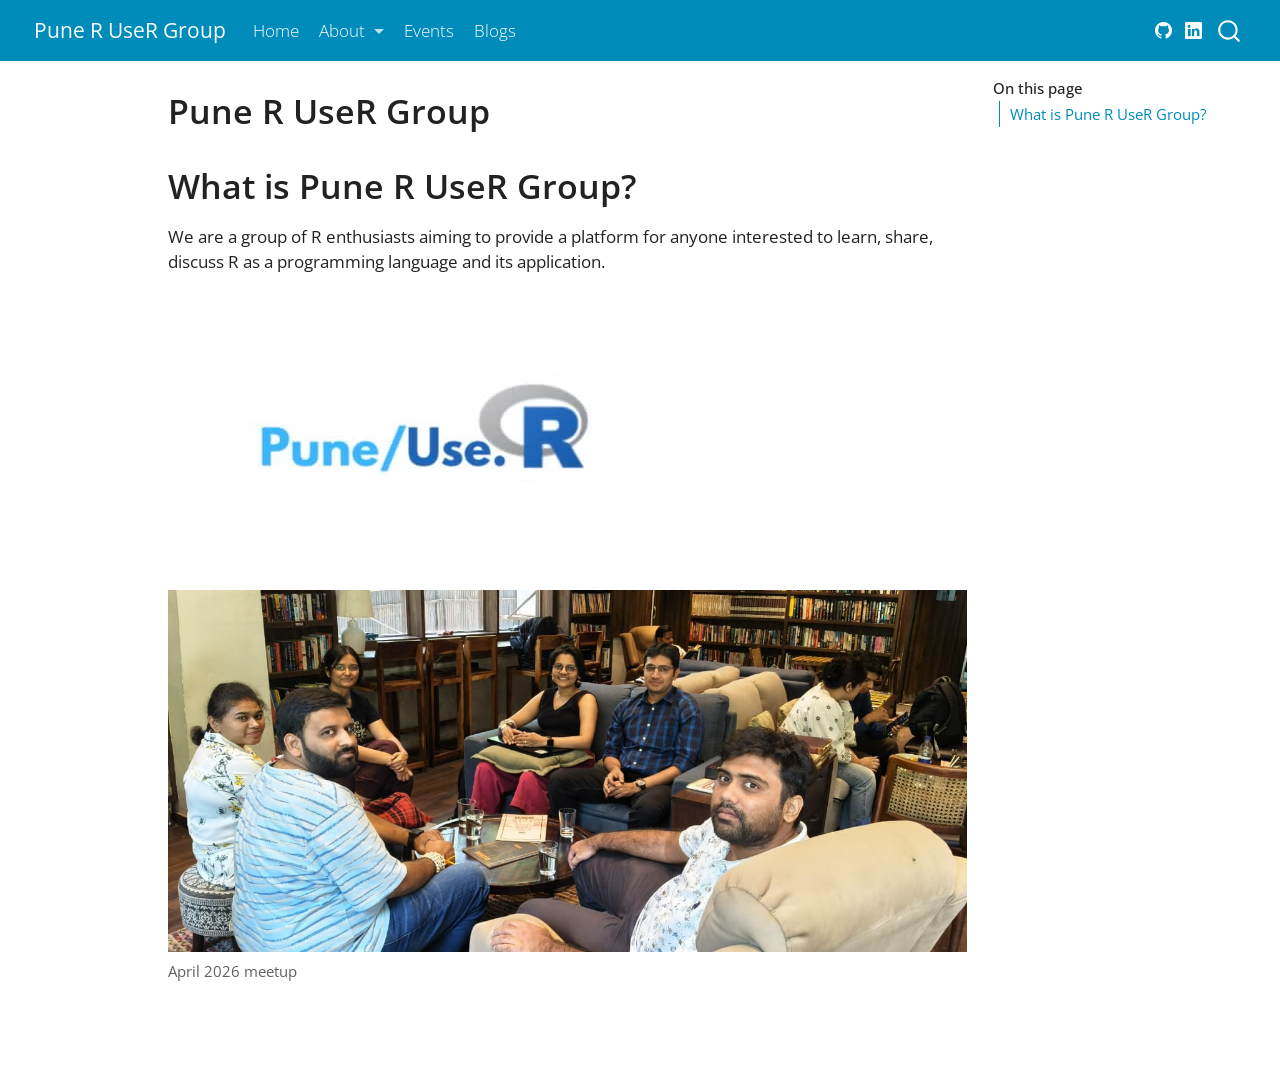
==== commit d271cda4: "add meetup image to homepage" ====
--- a/docs/index.html
+++ b/docs/index.html
@@ -2,7 +2,7 @@
 <html xmlns="http://www.w3.org/1999/xhtml" lang="en" xml:lang="en"><head>
 
 <meta charset="utf-8">
-<meta name="generator" content="quarto-1.7.32">
+<meta name="generator" content="quarto-1.8.25">
 
 <meta name="viewport" content="width=device-width, initial-scale=1.0, user-scalable=yes">
 
@@ -32,14 +32,15 @@
 <meta name="quarto:offset" content="./">
 <script src="site_libs/quarto-html/quarto.js" type="module"></script>
 <script src="site_libs/quarto-html/tabsets/tabsets.js" type="module"></script>
+<script src="site_libs/quarto-html/axe/axe-check.js" type="module"></script>
 <script src="site_libs/quarto-html/popper.min.js"></script>
 <script src="site_libs/quarto-html/tippy.umd.min.js"></script>
 <script src="site_libs/quarto-html/anchor.min.js"></script>
 <link href="site_libs/quarto-html/tippy.css" rel="stylesheet">
-<link href="site_libs/quarto-html/quarto-syntax-highlighting-37eea08aefeeee20ff55810ff984fec1.css" rel="stylesheet" id="quarto-text-highlighting-styles">
+<link href="site_libs/quarto-html/quarto-syntax-highlighting-7b89279ff1a6dce999919e0e67d4d9ec.css" rel="stylesheet" id="quarto-text-highlighting-styles">
 <script src="site_libs/bootstrap/bootstrap.min.js"></script>
 <link href="site_libs/bootstrap/bootstrap-icons.css" rel="stylesheet">
-<link href="site_libs/bootstrap/bootstrap-cf3f2c26eef976f46b51aa29f3e196e4.min.css" rel="stylesheet" append-hash="true" id="quarto-bootstrap" data-mode="light">
+<link href="site_libs/bootstrap/bootstrap-a26f3680889bc016604be2101547878f.min.css" rel="stylesheet" append-hash="true" id="quarto-bootstrap" data-mode="light">
 <script id="quarto-search-options" type="application/json">{
   "location": "navbar",
   "copy-button": false,
@@ -79,6 +80,8 @@
     <nav class="navbar navbar-expand-lg " data-bs-theme="dark">
       <div class="navbar-container container-fluid">
       <div class="navbar-brand-container mx-auto">
+    <a href="./index.html" class="navbar-brand navbar-brand-logo">
+    </a>
     <a class="navbar-brand" href="./index.html">
     <span class="navbar-title">Pune R UseR Group</span>
     </a>
@@ -165,6 +168,12 @@
 <h1>What is Pune R UseR Group?</h1>
 <p>We are a group of R enthusiasts aiming to provide a platform for anyone interested to learn, share, discuss R as a programming language and its application.</p>
 <p><img src="Event_3_rug_pune.avif" class="img-fluid"></p>
+<div class="quarto-figure quarto-figure-center">
+<figure class="figure">
+<p><img src="pune_rug_april_2026.jpeg" class="img-fluid figure-img"></p>
+<figcaption>April 2026 meetup</figcaption>
+</figure>
+</div>
 
 
 </section>
@@ -221,13 +230,14 @@
       e.clearSelection();
     }
     const getTextToCopy = function(trigger) {
-        const codeEl = trigger.previousElementSibling.cloneNode(true);
-        for (const childEl of codeEl.children) {
-          if (isCodeAnnotation(childEl)) {
-            childEl.remove();
-          }
-        }
-        return codeEl.innerText;
+      const outerScaffold = trigger.parentElement.cloneNode(true);
+      const codeEl = outerScaffold.querySelector('code');
+      for (const childEl of codeEl.children) {
+        if (isCodeAnnotation(childEl)) {
+          childEl.remove();
+        }
+      }
+      return codeEl.innerText;
     }
     const clipboard = new window.ClipboardJS('.code-copy-button:not([data-in-quarto-modal])', {
       text: getTextToCopy
--- a/docs/site_libs/quarto-html/quarto-syntax-highlighting-7b89279ff1a6dce999919e0e67d4d9ec.css
+++ b/docs/site_libs/quarto-html/quarto-syntax-highlighting-7b89279ff1a6dce999919e0e67d4d9ec.css
@@ -0,0 +1,236 @@
+/* quarto syntax highlight colors */
+:root {
+  --quarto-hl-ot-color: #003B4F;
+  --quarto-hl-at-color: #657422;
+  --quarto-hl-ss-color: #20794D;
+  --quarto-hl-an-color: #5E5E5E;
+  --quarto-hl-fu-color: #4758AB;
+  --quarto-hl-st-color: #20794D;
+  --quarto-hl-cf-color: #003B4F;
+  --quarto-hl-op-color: #5E5E5E;
+  --quarto-hl-er-color: #AD0000;
+  --quarto-hl-bn-color: #AD0000;
+  --quarto-hl-al-color: #AD0000;
+  --quarto-hl-va-color: #111111;
+  --quarto-hl-bu-color: inherit;
+  --quarto-hl-ex-color: inherit;
+  --quarto-hl-pp-color: #AD0000;
+  --quarto-hl-in-color: #5E5E5E;
+  --quarto-hl-vs-color: #20794D;
+  --quarto-hl-wa-color: #5E5E5E;
+  --quarto-hl-do-color: #5E5E5E;
+  --quarto-hl-im-color: #00769E;
+  --quarto-hl-ch-color: #20794D;
+  --quarto-hl-dt-color: #AD0000;
+  --quarto-hl-fl-color: #AD0000;
+  --quarto-hl-co-color: #5E5E5E;
+  --quarto-hl-cv-color: #5E5E5E;
+  --quarto-hl-cn-color: #8f5902;
+  --quarto-hl-sc-color: #5E5E5E;
+  --quarto-hl-dv-color: #AD0000;
+  --quarto-hl-kw-color: #003B4F;
+}
+
+/* other quarto variables */
+:root {
+  --quarto-font-monospace: SFMono-Regular, Menlo, Monaco, Consolas, "Liberation Mono", "Courier New", monospace;
+}
+
+/* syntax highlight based on Pandoc's rules */
+pre > code.sourceCode > span {
+  color: #003B4F;
+}
+
+code.sourceCode > span {
+  color: #003B4F;
+}
+
+div.sourceCode,
+div.sourceCode pre.sourceCode {
+  color: #003B4F;
+}
+
+/* Normal */
+code span {
+  color: #003B4F;
+}
+
+/* Alert */
+code span.al {
+  color: #AD0000;
+  font-style: inherit;
+}
+
+/* Annotation */
+code span.an {
+  color: #5E5E5E;
+  font-style: inherit;
+}
+
+/* Attribute */
+code span.at {
+  color: #657422;
+  font-style: inherit;
+}
+
+/* BaseN */
+code span.bn {
+  color: #AD0000;
+  font-style: inherit;
+}
+
+/* BuiltIn */
+code span.bu {
+  font-style: inherit;
+}
+
+/* ControlFlow */
+code span.cf {
+  color: #003B4F;
+  font-weight: bold;
+  font-style: inherit;
+}
+
+/* Char */
+code span.ch {
+  color: #20794D;
+  font-style: inherit;
+}
+
+/* Constant */
+code span.cn {
+  color: #8f5902;
+  font-style: inherit;
+}
+
+/* Comment */
+code span.co {
+  color: #5E5E5E;
+  font-style: inherit;
+}
+
+/* CommentVar */
+code span.cv {
+  color: #5E5E5E;
+  font-style: italic;
+}
+
+/* Documentation */
+code span.do {
+  color: #5E5E5E;
+  font-style: italic;
+}
+
+/* DataType */
+code span.dt {
+  color: #AD0000;
+  font-style: inherit;
+}
+
+/* DecVal */
+code span.dv {
+  color: #AD0000;
+  font-style: inherit;
+}
+
+/* Error */
+code span.er {
+  color: #AD0000;
+  font-style: inherit;
+}
+
+/* Extension */
+code span.ex {
+  font-style: inherit;
+}
+
+/* Float */
+code span.fl {
+  color: #AD0000;
+  font-style: inherit;
+}
+
+/* Function */
+code span.fu {
+  color: #4758AB;
+  font-style: inherit;
+}
+
+/* Import */
+code span.im {
+  color: #00769E;
+  font-style: inherit;
+}
+
+/* Information */
+code span.in {
+  color: #5E5E5E;
+  font-style: inherit;
+}
+
+/* Keyword */
+code span.kw {
+  color: #003B4F;
+  font-weight: bold;
+  font-style: inherit;
+}
+
+/* Operator */
+code span.op {
+  color: #5E5E5E;
+  font-style: inherit;
+}
+
+/* Other */
+code span.ot {
+  color: #003B4F;
+  font-style: inherit;
+}
+
+/* Preprocessor */
+code span.pp {
+  color: #AD0000;
+  font-style: inherit;
+}
+
+/* SpecialChar */
+code span.sc {
+  color: #5E5E5E;
+  font-style: inherit;
+}
+
+/* SpecialString */
+code span.ss {
+  color: #20794D;
+  font-style: inherit;
+}
+
+/* String */
+code span.st {
+  color: #20794D;
+  font-style: inherit;
+}
+
+/* Variable */
+code span.va {
+  color: #111111;
+  font-style: inherit;
+}
+
+/* VerbatimString */
+code span.vs {
+  color: #20794D;
+  font-style: inherit;
+}
+
+/* Warning */
+code span.wa {
+  color: #5E5E5E;
+  font-style: italic;
+}
+
+.prevent-inlining {
+  content: "</";
+}
+
+/*# sourceMappingURL=3944bc705cfaf4c80e56f77c5205168a.css.map */
